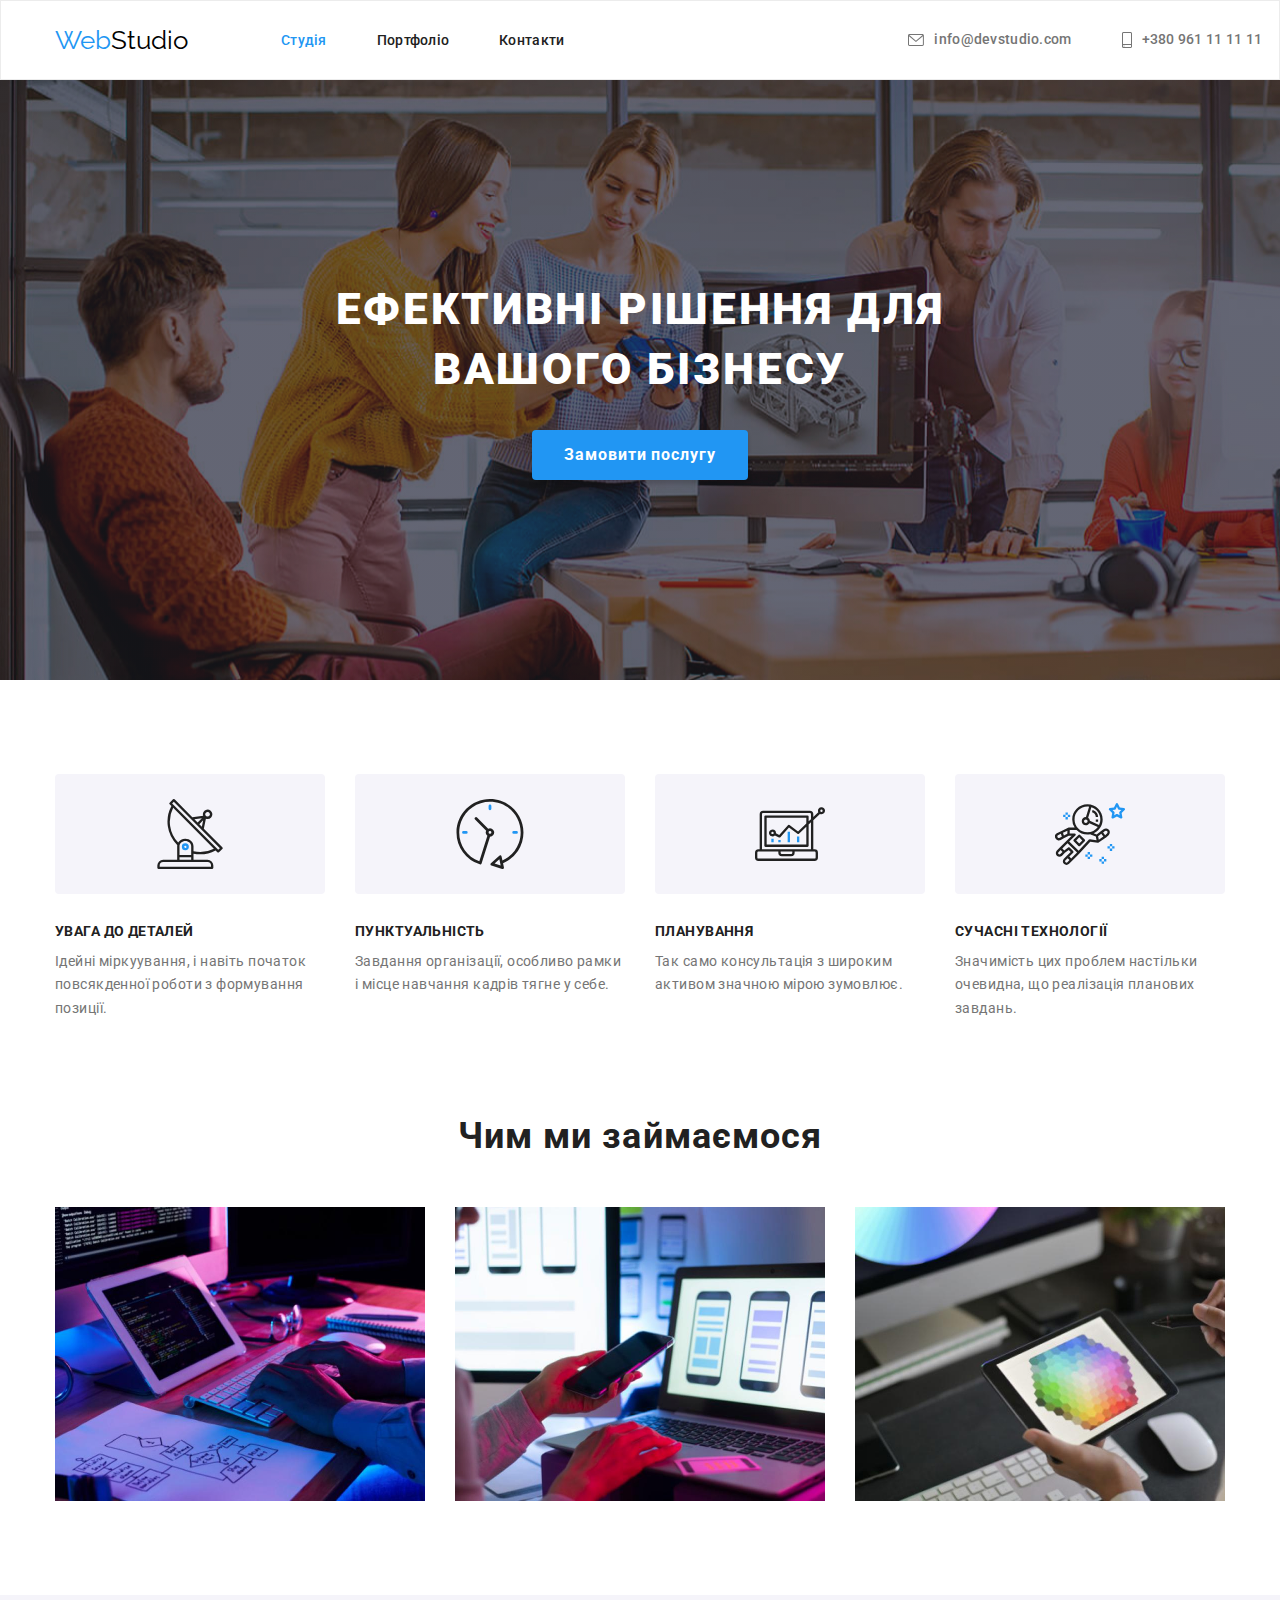
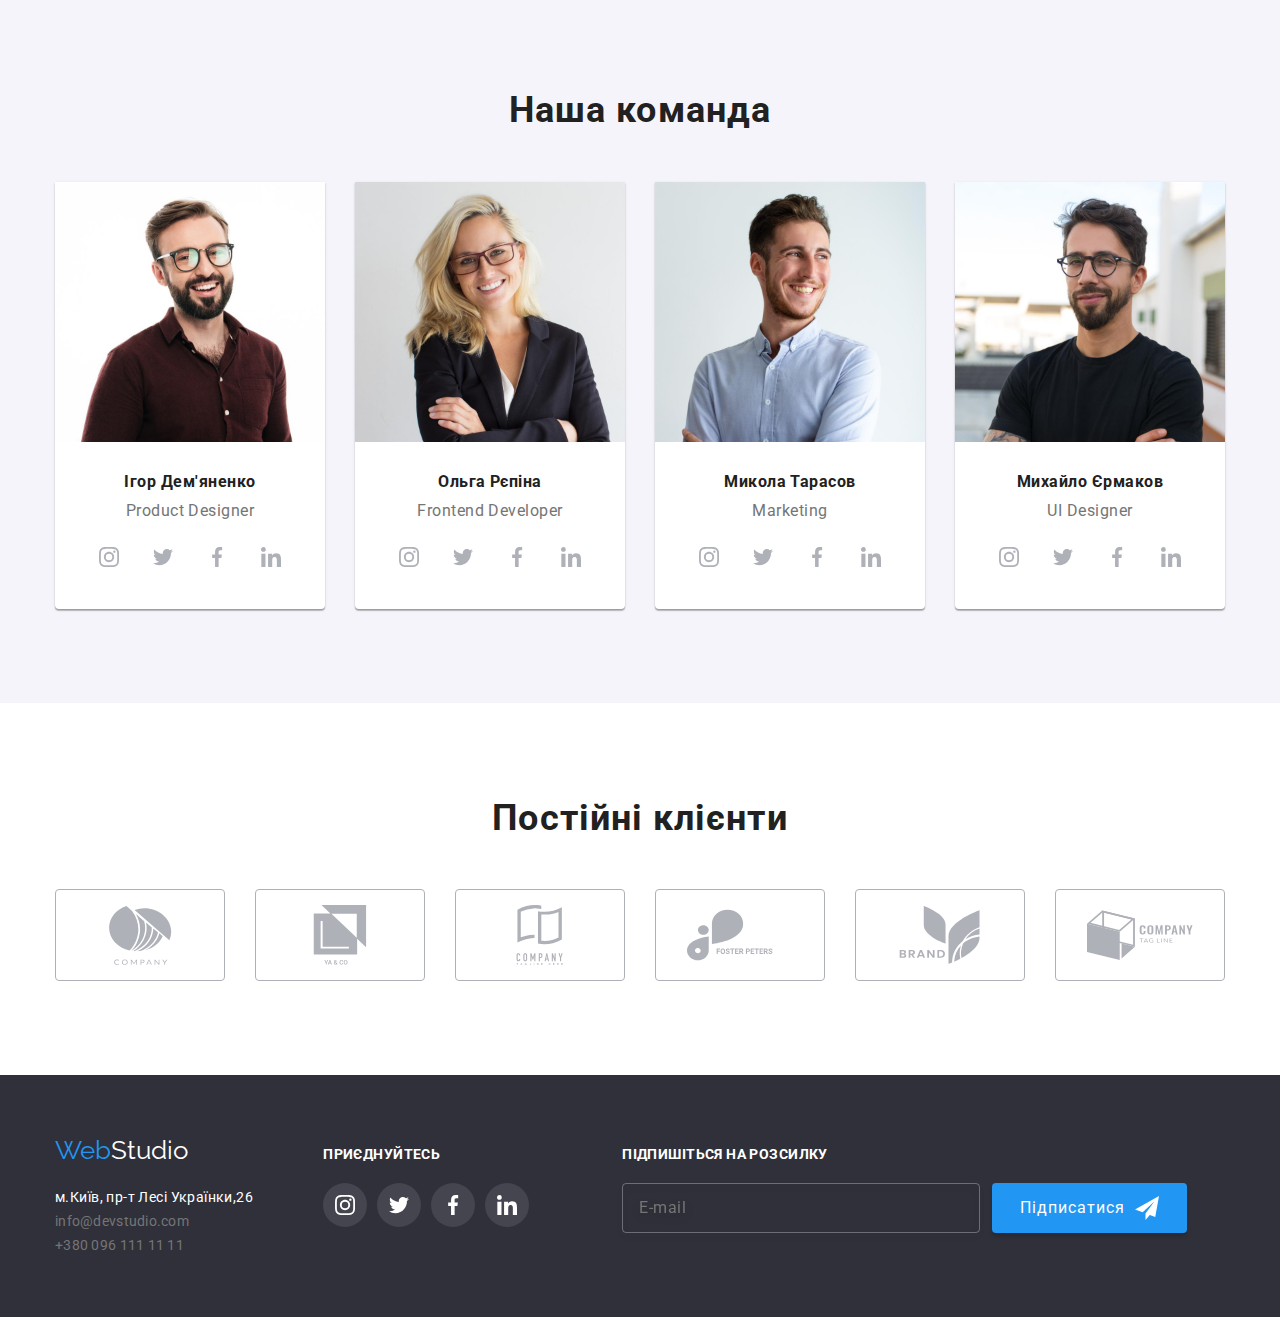
==== index.html @ b1b39bc3 "goit-markup-hw-06" ====
<!DOCTYPE html>
<html lang="uk">
<head>
    <meta charset="UTF-8">
    <meta http-equiv="X-UA-Compatible" content="IE=edge">
    <meta name="viewport" content="width=device-width, initial-scale=1.0">
    <title>Document</title>
    <link rel="preconnect" href="https://fonts.googleapis.com">
    <link rel="preconnect" href="https://fonts.gstatic.com" crossorigin>
    <link href="https://fonts.googleapis.com/css2?family=Raleway:wght@700&family=Roboto:wght@400;500;700;900&display=swap" rel="stylesheet">
    <link rel="stylesheet" href="https://cdnjs.cloudflare.com/ajax/libs/modern-normalize/1.1.0/modern-normalize.min.css">
    <link rel="stylesheet" href="css/styles.css">
</head>
<body>

    <header class="header">
        <div class="container container-header">
            <a class="webstudioheader" href=""><span class="span-web"> Web</span>Studio</a>
            <nav class="navigation">
                <ul class="studio-list">
                    <li>
                        <a class="header-transition current" href=""> Студія</a>
                    </li>
                    <li>
                        <a class="header-transition" href="portfolio.html"> Портфоліо</a>
                    </li>
                    <li>
                        <a class="header-transition" href=""> Контакти</a>
                    </li>
                </ul>
            </nav>
            <ul class="mail-list">
                <li>
                    <a class="mailtel list-icon-hover" href="mailto:info@devstudio.com">
                        <svg class="folder">
                            <use href="./images/icons.svg#icon-envelope-hover"></use>
                        </svg>
                        info@devstudio.com</a>
                    
                </li>
                <li>
                    <a class="mailtel list-icon-hover" href="tel:+380961111111">
                        <svg class="phone">
                            <use href="./images/icons.svg#icon-smartphone"></use>
                        </svg>
                        +380&nbsp;961&nbsp;11&nbsp;11&nbsp;11
                    </a>
                </li>
            </ul>
        </div>
    </header>
    <main class="main">
        <section class="conteiner-general section">
            <div class="container">
                <h1 class="main-title">Ефективні рішення для вашого бізнесу</h1>
                <button class="button-index" type="button" data-modal-open>Замовити послугу</button>
            </div>
        </section>
            <section class="conteiner-goals section">
                <div class="container">
                    <!-- <h2>Ціль компанії</h2> -->
                    <ul class="goals-flex">
                        <li class="lists lists-goals">
                            <div class="container-icon-goals">
                                <svg class="icon-goals">
                                    <use href="./images/icons.svg#icon-antenna-1"></use>
                                </svg>
                            </div>
                            <h3 class="goals-description">УВАГА ДО ДЕТАЛЕЙ</h3>
                            <p class="goals-text">Ідейні міркуування, і навіть початок повсякденної роботи з формування позиції.</p>
                        </li>
                        <li class="lists lists-goals">
                            <div class="container-icon-goals">
                                <svg class="icon-goals">
                                    <use href="./images/icons.svg#icon-clock-1"></use>
                                </svg>
                            </div>
                            <h3 class="goals-description">ПУНКТУАЛЬНІСТЬ</h3>
                            <p class="goals-text">Завдання організації, особливо рамки і місце навчання кадрів тягне у себе.</p>
                        </li>
                        <li class="lists lists-goals">
                            <div class="container-icon-goals">
                                <svg class="icon-goals">
                                    <use href="./images/icons.svg#icon-diagram-1"></use>
                                </svg>
                            </div>
                            <h3 class="goals-description">ПЛАНУВАННЯ</h3>
                            <p class="goals-text">Так само консультація з широким активом значною мірою зумовлює.</p>
                        </li>
                        <li class="lists lists-goals">
                            <div class="container-icon-goals">
                                <svg class="icon-goals">
                                    <use href="./images/icons.svg#icon-astronaut-1"></use>
                                </svg>
                            </div>
                            <h3 class="goals-description">СУЧАСНІ ТЕХНОЛОГІЇ</h3>
                            <p class="goals-text">Значимість цих проблем настільки очевидна, що реалізація планових завдань.</p>
                        </li>
                    </ul>
                </div>
            </section>
            <section class="conteiner-page section">
                <div class="container">
                    <h2 class="pageteams">Чим ми займаємося</h2>
                        <ul class="page-flex">
                            <li class="bottom-background-image">
                                    <img src="./images/Page1.jpg" alt="Зображення WebStudio" height="294" width="370">
                                    <h2 class="text-page-studio">ДЕСКТОПНІ ДОДАТКИ</h2>
                            </li>
                            <li class="bottom-background-image">
                                    <img src="./images/Page2.jpg" alt="Зображення WebStudio" height="294" width="370">
                                    <h2 class="text-page-studio">МОБІЛЬНІ ДОДАТКИ</h2>
                            </li>
                            <li class="bottom-background-image">
                                    <img src="./images/Page3.jpg" alt="Зображення WebStudio" height="294" width="370">
                                    <h2 class="text-page-studio">ДИЗАЙНЕРСЬКІ РІШЕННЯ</h2>
                            </li>
                        </ul>
                </div>                    
            </section>
            <section class="conteiner-team section">
                <div class="container">
                    <h2 class="pageteams">Наша команда</h2>
                    <ul class="team-flex">
                        <li class="lists lists-people">
                            <img src="images/People1.jpg" alt="Men in a company WebStudio"  width="270" height="260">
                            <div class="name-profession">
                                <h3 class="team-name">Ігор Дем'яненко</h3>
                                <p class="team-profession">Product Designer</p>
                                <div class="container-social-network">
                                    <a class="circle" href="">
                                        <svg class="social-network">
                                            <use href="./images/icons.svg#icon-instagram-2"></use>
                                        </svg>
                                    </a>
                                    <a class="circle" href="">
                                        <svg class="social-network">
                                            <use href="./images/icons.svg#icon-twitter-1"></use>
                                        </svg>
                                    </a>
                                    <a class="circle" href="">
                                        <svg class="social-network">
                                            <use href="./images/icons.svg#icon-facebook-1"></use>
                                        </svg>
                                    </a>
                                    <a class="circle" href="">
                                        <svg class="social-network">
                                            <use href="./images/icons.svg#icon-linkedin-1"></use>
                                        </svg>
                                    </a>
                                </div>
                            </div>
                        </li>
                        <li class="lists lists-people">
                            <img src="images/People2.jpg" alt="Women in a company WebStudio" width="270" height="260">
                            <div class="name-profession">
                                <h3 class="team-name">Ольга Рєпіна</h3>
                                <p class="team-profession">Frontend Developer</p>
                                <div class="container-social-network">
                                    <a class="circle" href="">
                                        <svg class="social-network">
                                            <use href="./images/icons.svg#icon-instagram-2"></use>
                                        </svg>
                                    </a>
                                    <a class="circle" href="">
                                        <svg class="social-network">
                                            <use href="./images/icons.svg#icon-twitter-1"></use>
                                        </svg>
                                    </a>
                                    <a class="circle" href="">
                                        <svg class="social-network">
                                            <use href="./images/icons.svg#icon-facebook-1"></use>
                                        </svg>
                                    </a>
                                    <a class="circle" href="">
                                        <svg class="social-network">
                                            <use href="./images/icons.svg#icon-linkedin-1"></use>
                                        </svg>
                                    </a>
                                </div>
                            </div> 
                        </li>
                        <li class="lists lists-people">
                            <img src="images/People3.jpg" alt="Men in a company WebStudio" width="270" height="260">
                            <div class="name-profession">
                                <h3 class="team-name">Микола Тарасов</h3>
                                <p class="team-profession">Marketing</p>
                                <div class="container-social-network">
                                    <a class="circle" href="">
                                        <svg class="social-network">
                                            <use href="./images/icons.svg#icon-instagram-2"></use>
                                        </svg>
                                    </a>
                                    <a class="circle" href="">
                                        <svg class="social-network">
                                            <use href="./images/icons.svg#icon-twitter-1"></use>
                                        </svg>
                                    </a>
                                    <a class="circle" href="">
                                        <svg class="social-network">
                                            <use href="./images/icons.svg#icon-facebook-1"></use>
                                        </svg>
                                    </a>
                                    <a class="circle" href="">
                                        <svg class="social-network">
                                            <use href="./images/icons.svg#icon-linkedin-1"></use>
                                        </svg>
                                    </a>
                                </div>
                            </div>
                        </li>
                        <li class="lists lists-people">
                            <img src="images/People4.jpg" alt="Men in a company WebStudio" width="270" height="260">
                            <div class="name-profession">
                                <h3 class="team-name">Михайло Єрмаков</h3>
                                <p class="team-profession">UI Designer</p>
                                <div class="container-social-network">
                                    <a class="circle" href="">
                                        <svg class="social-network">
                                            <use href="./images/icons.svg#icon-instagram-2"></use>
                                        </svg>
                                    </a>
                                    <a class="circle" href="">
                                        <svg class="social-network">
                                            <use href="./images/icons.svg#icon-twitter-1"></use>
                                        </svg>
                                    </a>
                                    <a class="circle" href="">
                                        <svg class="social-network">
                                            <use href="./images/icons.svg#icon-facebook-1"></use>
                                        </svg>
                                    </a>
                                    <a class="circle" href="">
                                        <svg class="social-network">
                                            <use href="./images/icons.svg#icon-linkedin-1"></use>
                                        </svg>
                                    </a>
                                </div>
                            </div>
                        </li>
                    </ul>
                </div>
            </section>
            <section class="section">
                <div class="container">
                    <h2 class="client">Постійні клієнти</h2>
                    <ul class="container-client">
                        <li>
                            <a class="color-company" href="">
                                <svg class="company-client">
                                    <use href="./images/icons.svg#icon-group"></use>
                                </svg>
                            </a>
                        </li>
                        <li>
                            <a class="color-company" href="">
                                <svg class="company-client">
                                    <use href="./images/icons.svg#icon-group-1"></use>
                                </svg>
                            </a>
                        </li>
                        <li>
                            <a class="color-company" href="">
                                <svg class="company-client">
                                    <use href="./images/icons.svg#icon-group-2"></use>
                                </svg>
                            </a>
                        </li>
                        <li>
                            <a class="color-company" href="">
                                <svg class="company-client">
                                    <use href="./images/icons.svg#icon-group-3"></use>
                                </svg>
                            </a>
                        </li>
                        <li>
                            <a class="color-company" href="">
                                <svg class="company-client">
                                    <use href="./images/icons.svg#icon-group-4"></use>
                                </svg>
                            </a>
                        </li>
                        <li>
                            <a class="color-company" href="">
                                <svg class="company-client">
                                    <use href="./images/icons.svg#icon-group-5"></use>
                                </svg>
                            </a>
                        </li>
                    </ul>
                </div>
            </section>
    </main>
    <footer class="footer">
            <div class="container">
                <div class="footer-centre-text">
                    <div>
                    <a class="webstudiofooter" href=""><span class="span-web"> Web</span>Studio</a>
                <address class="footer-address">
                    <ul>
                        <li>
                        <a class="adress" href="https://www.google.com/maps/place/%D0%B1%D1%83%D0%BB%D1%8C%D0%B2%D0%B0%D1%80+%D0%9B%D0%B5%D1%81%D1%96+%D0%A3%D0%BA%D1%80%D0%B0%D1%97%D0%BD%D0%BA%D0%B8,+26,+%D0%9A%D0%B8%D1%97%D0%B2,+02000/@50.4265807,30.5361971,17z/data=!3m1!4b1!4m5!3m4!1s0x40d4cf0e033ecbe9:0x57a4dffefec77da0!8m2!3d50.4265807!4d30.5383858" target="_blank" rel="noopener noreferrer">
                                м.Київ, пр-т Лесі Українки,26
                            </a>   
                        </li>
                        <li>
                            <a class="mailtel mailtel-footer" href="mailto:info@devstudio.com">
                                info@devstudio.com
                            </a>
                        </li>
                        <li>
                            <a class="mailtel mailtel-footer" href="tel:+3800961111111">
                                +380 096 111 11 11
                            </a>
                        </li>
                    </ul>
                </address>
            </div>
            <div class="second-footer-container">
                <h2 class="text-footer">ПРИЄДНУЙТЕСЬ</h2>
                <ul class="footer-social-network">
                    <li>
                        <a class="circle circle-footer" href="">
                            <svg class="social-network social-network-footer">
                                <use href="./images/icons.svg#icon-instagram-2"></use>
                            </svg>
                        </a>
                    </li>
                    <li>
                        <a class="circle circle-footer" href="">
                            <svg class="social-network social-network-footer">
                                <use href="./images/icons.svg#icon-twitter-1"></use>
                            </svg>
                        </a>
                    </li>
                    <li>
                        <a class="circle circle-footer" href="">
                            <svg class="social-network social-network-footer">
                                <use href="./images/icons.svg#icon-facebook-1"></use>
                            </svg>
                        </a>
                    </li>
                    <li>
                        <a class="circle circle-footer" href="">
                            <svg class="social-network social-network-footer">
                                <use href="./images/icons.svg#icon-linkedin-1"></use>
                            </svg>
                        </a>
                    </li>
                </ul>
            </div> 
            <div class="third-footer-container">
                <h2 class="text-footer">Підпишіться на розсилку</h2>
                <form class="form-footer">
                    <label class="">
                        <input class="footer-input" type="email" placeholder="E-mail" name="E-mail">
                        <button class="subscribe" type="submit"> 
                            <span>Підписатися </span>
                            <svg class="icon-icon-send" width="24" height="24">
                                <use href="./images/icons.svg#icon-icon-send"></use>
                            </svg>
                        </button>
                    </label>
                </form>
            </div>
        </div>
    </div>    
    </footer>
    <div class="backdrop is-hidden" data-modal>
        <div class="modal">
            <button class="modal-button" type="button" data-modal-close>
                <svg class="icon-close">
                    <use href="./images/icons.svg#icon-close"></use>
                </svg>
            </button>
            <form class="registration-form" name="registration-form">
                <strong class="caption-modal">Залиште свої дані, ми вам передзвонимо</strong>
                <label class="form-field">
                    <p class="form-label">Ім'я</p>
                    <div class="container-form-icon">
                        <input class="name-mail-tel-coment-modal" type="text" name="name">
                        <svg class="form-icon" width="12" height="12" >
                            <use href="./images/icons.svg#icon-name"></use>
                        </svg>
                    </div>
                </label>
                <label class="form-field">
                    <p class="form-label">Телефон</p>
                    <div class="container-form-icon">
                        <input class="name-mail-tel-coment-modal" type="text" name="telephone">
                        <svg class="form-icon" width="13" height="13" >
                            <use href="./images/icons.svg#icon-tel"></use>
                        </svg>
                    </div>
                </label>
                <label class="form-field">
                    <p class="form-label">Пошта</p>
                    <div class="container-form-icon">
                        <input class="name-mail-tel-coment-modal" type="email" name="E-mail">
                        <svg class="form-icon" width="15" height="12" >
                            <use href="./images/icons.svg#icon-mail"></use>
                        </svg>
                    </div>
                </label>
            </form>
        </div>
    </div>
    <script src="./js/modal.js">

    </script>
</body>
</html>
---- css/styles.css ----
:root{
    --col:#212121;
    --white:#FFFFFF;
    --blue:#188CE8;
    --dlue-active:#15568b;
    --grey:#757575;
    --header-ul:#2196F3;
    --anim: 250ms cubic-bezier(0.4, 0, 0.2, 1);
}
body{
    font-family: 'Roboto', sans-serif;
    color: var(--col);
    font-size: 14px;
}
h1,
h2,
h3,
h4,
h5,
h6,
p{
    margin: 0;
}
ul,ol{
    margin: 0;
    padding: 0;
    list-style: none;
}
img{
    display: block;
}
.span-web{
    color: #2196F3;
}
.section{
    padding-top: 94px;
    padding-bottom: 94px;
}
/* Header */
.header{
    height: 80px;
    border: 1px solid #ECECEC;
}
.webstudioheader{
    font-family: 'Raleway', sans-serif;
    font-size: 26px;
    line-height: 1.19;
    color: black;
    text-decoration: none;
}
.header-transition{
    position: relative;
    text-decoration: none;
    letter-spacing: 0.02em;
    font-weight: 500;
    line-height: 1.14;
    color: var(--col);
    transition: color var(--anim);
}
.header-transition::after{
    content: "";
    position: absolute;
    bottom: 0;
    left: 0;
    display: block;
    top: 45px;
    width: 100%;
    height: 4px;
    background-color: #2196F3;
    border-radius: 2px;
    opacity: 0;
    transition: opacity var(--anim);
}
.header-transition:hover::after,
.header-transition:focus::after{
    opacity: 1;
}
.current{
    color: var(--header-ul);
}
.header-transition:hover,
.header-transition:focus{
    color: var(--header-ul);
}
.mailtel{
    display: flex;
    gap: 10px;
    align-items: center;
    text-decoration: none;
    font-weight: 500;
    letter-spacing: 0.02em;
    line-height: 1.14;
    color: currentColor;
    transition: color var(--anim);
}
.mailtel:hover,
.mailtel:focus{
    color: var(--blue);
}
.list-icon-hover{
    display: flex;
    gap: 10px;
    align-items: center;
    color: var(--grey);
}

.mail-list{
    display: flex;
    gap: 50px;
    margin-left: 344px;
}
.container{
    width: 1200px;
    margin: 0 auto;
    padding-left: 15px;
    padding-right: 15px;
}
.container-header{
    height: 100%;
    display: flex;
    justify-content: space-between;
    align-items: center;
}
.studio-list{
    display: flex;
    gap: 50px;
}
.navigation{
    flex: 1;
    margin-left: 93px;
}
/* SVG */
.phone{
    width: 10px;
    height: 16px;
    fill: currentColor;
}
.folder{
    width: 16px;
    height: 12px;
    fill: currentColor;
    
}
.container-icon-goals{
    display: flex;
    justify-content: center;
    align-items: center;
    width: 270px;
    height: 120px;
    background-color: #F5F4FA;
    border-radius: 4px;
    margin-bottom: 30px;
    
}
.icon-goals{
    width: 70px;
    height: 70px;
}
.social-network{
    width: 20px;
    height: 20px;
    fill: currentColor;
}
.circle{
    display: flex;
    color: #AFB1B8;
    justify-content: center;
    align-items: center;
    width: 44px;
    height: 44px;
    border-radius: 50%;
    transition: background-color var(--anim), color var(--anim);

}
.circle:hover,
.circle:focus{
    background-color: #2196F3;
    color: #FFFFFF;
}
.container-social-network{
    display: flex;
    justify-content: center;
    margin-top: 15px;
    gap: 10px;
}
.circle-footer{
    background-color: rgba(255, 255, 255, 0.1);
}
.social-network-footer{
    fill: #FFFFFF;
}
.footer-social-network{
    margin-top: 20px;
    display: flex;
    gap: 10px;
}
/* BUTTON */

/* Main */
.main-title{
    width: 696px;
    margin: 0 auto;
    font-size: 44px;
    font-weight: 900;
    text-align: center;
    letter-spacing: 0.06em;
    text-transform: uppercase;
    line-height: 1.36;
    color: var(--white);
}
.conteiner-general{
    margin: 0 auto;
    max-width: 1600px;
    padding: 200px 0;
    background-image: linear-gradient(rgba(47, 48, 58, 0.4),rgba(47, 48, 58, 0.4)), url("../images/background.jpg");
    background-size: cover;
    background-repeat: no-repeat;
}
.button-index{
    display: block;
    margin: 0 auto;
    margin-top: 30px;
    padding: 10px 32px;
    font-size: 16px;
    font-weight: 700;
    line-height: 1.87;
    font-family: inherit;
    background-color: #2196F3;
    color: var(--white);
    letter-spacing: 0.06em;
    box-shadow: 0px 4px 4px rgba(0, 0, 0, 0.15);
    border-radius: 4px;
    border: none;
    cursor: pointer;
    transition: background-color var(--anim);
}
.button-index:hover,
.button-index:focus{
    background-color: #188CE8;
}
.goals-flex{
    display: flex;
    justify-content: space-between;

}
.lists-goals{
    max-width: 270px;
}
.goals-description{
    letter-spacing: 0.03em;
    text-transform: uppercase;
    line-height: 1.14;
    font-size: 14px;
}
.goals-text{
    margin-top: 10px;
    line-height: 1.71;
    letter-spacing: 0.03em;
    color: var(--grey);
}
.conteiner-goals{
padding-bottom: 0;
}
/* Container-page */
.conteiner-page{
    font-size: 36px;
    line-height: 1.17;  
}
.pageteams {
    font-size: 36px;
    text-align: center;
    letter-spacing: 0.03em;
    line-height: 1.17;
}
.page-flex{
    display: flex;
    justify-content: space-between;
    margin-top: 50px;
}

.bottom-background-image{
    position: relative;
    color: #ffffff00;
    transition: color var(--anim);
}
.bottom-background-image::after{
        content:"";
        background-color: rgba(47, 48, 58, 0.8);
        width: 100%;
        height: 70px;
        position: absolute;
        display: block;
        bottom:0;
        opacity: 0;
        transition: opacity var(--anim);
}
.bottom-background-image:hover::after, .bottom-background-image:hover{
    opacity: 1;
    color: #FFFFFF;
}
.text-page-studio{
    width: 100%;
    height: 70px;
    position: absolute;
    font-size: 14px;
    line-height: 1.14;
    letter-spacing: 0.03em;
    text-transform: uppercase;
    display: flex;
    justify-content: center;
    align-items: center;
    bottom: 0;
    z-index: 1;
}
/* Conteiner-team */
.conteiner-team{
    background-color: #F5F4FA;
}
.team-name{
    font-size: 16px;
    text-align: center;
    letter-spacing: 0.03em;
    line-height: 1.19;
}
.team-profession{
    margin-top: 10px;
    font-size: 16px;
    text-align: center;
    letter-spacing: 0.03em;
    line-height: 1.19;
    color: var(--grey);      
}
.lists-people{
    max-width: 270px;
    background-color: #FFFFFF;
    box-shadow: 0px 1px 3px rgba(0, 0, 0, 0.12), 0px 1px 1px rgba(0, 0, 0, 0.14), 0px 2px 1px rgba(0, 0, 0, 0.2);
    border-radius: 0px 0px 4px 4px;
}
.team-flex{
    margin-top: 50px;
    display: flex;
    justify-content: space-between;
}
.name-profession{
    padding-top: 30px;
    padding-bottom: 30px;
}
/* Container-client */
.client{
    font-size: 36px;
    line-height: 1.17;
    text-align: center;
    letter-spacing: 0.03em;
    color: var(--col);
}
.container-client{
    display: flex;
    justify-content: space-between;
    margin-top: 50px;
}
.company-client{
    width: 106px;
    height: 60px;
    fill: currentColor;
}
.color-company{
    display: flex;
    justify-content: center;
    align-items: center;
    width: 170px;
    height: 92px;
    color: #AFB1B8;
    border: 1px solid #AFB1B8;
    border-radius: 4px;
    transition: color var(--anim), border-color var(--anim);
}
.color-company:hover,
.color-company:focus{
    color: var(--header-ul);
    border-color: var(--header-ul);
}

/* Footer */
.footer{ 
    padding: 60px 0;
    background-color: #2F303A;
}
.webstudiofooter{
    font-family: 'Raleway', sans-serif;
    font-size: 26px;
    line-height: 1.19;
    color: var(--white);
    text-decoration: none;
}
.footer-address{
    margin-top: 20px;
    font-style: normal;
}

.mailtel-footer{
    font-weight: 400;
    color: var(--grey);
}
.adress{
    text-decoration: none;
    letter-spacing: 0.03em;
    line-height: 1.71;
    color: var(--white);
    transition: color var(--anim);
}
.footer-address .lists:not(:last-child){
    margin-bottom: 9px;
}

.adress:hover,
.adress:focus
{
    color:var(--blue);
}
.footer .mailtel{
    font-size: 14px;
    line-height: 1.71;
}
.text-footer{
    font-weight: 700;
    font-size: 14px;
    line-height: 1.14;
    letter-spacing: 0.03em;
    text-transform: uppercase;
    color: var(--white);
    }
.footer-centre-text{
    display: flex;
    align-items: baseline;
}
.second-footer-container{
    margin-left: 70px;
}
.third-footer-container{
    margin-left: 93px;
}
/* Footer form */
.subscribe{
    display: flex;
    align-items: center;
    gap: 10px;
    float: right;
    padding: 10px 28px;
    border: none;
    background-color: #2196F3;
    box-shadow: 0px 4px 4px rgba(0, 0, 0, 0.15);
    border-radius: 4px;
    font-size: 16px;
    line-height: 1.87;
    letter-spacing: 0.06em;
    color: var(--white);
}
.footer-input{
    width: 358px;
    height: 50px;   
    border: 1px solid rgba(255, 255, 255, 0.3);
    filter: drop-shadow(0px 4px 4px rgba(0, 0, 0, 0.15));
    border-radius: 4px;
    padding: 0px 16px;
    background: none;
    letter-spacing: 0.03em;
    font-weight: 400;
    font-size: 16px;
    line-height: 1.25;  
    color: rgba(255, 255, 255, 0.6);
    margin-right: 12px;
}
.form-footer{
    margin-top: 20px;
}
/* Portfolio */
.button-portfolio{
    cursor: pointer;
    font-weight: 500;
    font-family: inherit;
    padding: 6px 22px 6px 22px;
    background-color: #F5F4FA;
    border: none;
    font-size: 16px;
    line-height: 1.62;
    letter-spacing: 0.03em;
    border-radius: 4px;
    transition: color var(--anim), background-color var(--anim), box-shadow var(--anim);
}
.button-portfolio:hover,
.button-portfolio:focus{
    color: #FFFFFF;
    background-color: #2196F3;
    box-shadow: 0px 3px 1px rgba(0, 0, 0, 0.1), 0px 1px 2px rgba(0, 0, 0, 0.08), 0px 2px 2px rgba(0, 0, 0, 0.12);
}
.portfolio-description{
    font-size: 18px;
    letter-spacing: 0.06em;
    line-height: 2;
}
.portfolio-text{
    font-size: 16px;
    letter-spacing: 0.03em;
    line-height: 1.87;
    color: var(--grey);
}
.page{
    display: flex;
    justify-content: center;
    gap: 8px;
}
.different-page{
    margin-top: 50px;
    display: flex;
    justify-content: space-between;
    flex-wrap: wrap;
}
.lists-different-page{
    max-width: 370px;
    margin-bottom: 30px;
    transition: box-shadow var(--anim);
}
.lists-different-page:nth-last-child(-n + 3){
margin-bottom: 0;
}
.lists-different-page:hover,
.lists-different-page:focus{
    box-shadow: 0px 1px 1px rgba(0, 0, 0, 0.12), 0px 4px 4px rgba(0, 0, 0, 0.06), 1px 4px 6px rgba(0, 0, 0, 0.16);
}

.container-text-portfolio{
    max-width: 322px;
    margin: auto;
    margin-bottom: 20px;
    display: flex;
    flex-direction: column;
}
.border-text{
    padding-top: 20px;
    border: 1px solid #EEEEEE;
    border-top: none;
}
.pop-up-window{
    position: relative;
    max-height: 294px;
    max-width: 100%;
}
.text-pop-up-window{
    position: absolute;
    display: flex;
    align-items: center;
    bottom: 0;
    height: 0;
    font-weight: 400;
    overflow: hidden;
    font-size: 18px;
    line-height: 1.55;
    letter-spacing: 0.03em;
    color: var(--white);
    background-color: rgba(33, 150, 243, 0.9);
    transition: height var(--anim);
}
.pop-up-window:hover .text-pop-up-window{
    height: 100%;
}
/* Modal */
.backdrop{
    position: fixed;
    top: 0;
    left: 0;
    width: 100%;
    height: 100%;
    background-color: rgba(0, 0, 0, 0.2);
    opacity: 1;
    pointer-events: initial;
    visibility: visible;
    transition: opacity var(--anim), visibility var(--anim);
}
.icon-close{
    width: 11px;
    height: 11px;
    fill:  #000000;
}
.modal-button{
    display: flex;
    justify-content: center;
    align-items: center;
    position: absolute;
    top: 8px;
    right: 8px;
    width: 30px;
    height: 30px;
    background: #FFFFFF;
    border: 1px solid rgba(0, 0, 0, 0.1);
    border-radius: 50%;
    cursor: pointer;
}
.modal{
    position: absolute;
    top: 50%;
    left: 50%;
    transform: translate( -50%, -50%);
    width: 528px;
    height: 581px;
    background: #FFFFFF;
    box-shadow: 0px 1px 3px rgba(0, 0, 0, 0.12), 0px 1px 1px rgba(0, 0, 0, 0.14), 0px 2px 1px rgba(0, 0, 0, 0.2);
    border-radius: 4px;
}
.backdrop.is-hidden{
    opacity: 0;
    pointer-events: none;
    visibility: initial;
}
.registration-form{
    width: 500px;
    height: 528px;
    margin: 0 auto;
    padding-top: 40px;
}
.caption-modal{
    font-weight: 700;
    font-size: 20px;
    line-height: 1.15;
    text-align: center;
    display: block;
    letter-spacing: 0.03em;
    color: var(--col);
}
.name-mail-tel-coment-modal{
    position: relative;
    display: block;
    background: none;
    width: 100%;
    height: 40px;
    border: 1px solid rgba(33, 33, 33, 0.2);
    padding-left: 42px;
    border-radius: 4px;
}
.form-label{
margin-top: 10px;
margin-bottom: 4px;
font-weight: 400;
font-size: 12px;
line-height: 1.17;
letter-spacing: 0.01em;
color: var(--grey);
}
.form-field{
    margin-top: 10px;
}
.form-field:first-child{
    margin-top: 12px;
}
.form-icon{
    position: absolute;
    margin-left: 15px;
}
.container-form-icon{
display: flex;
align-items: center;
}
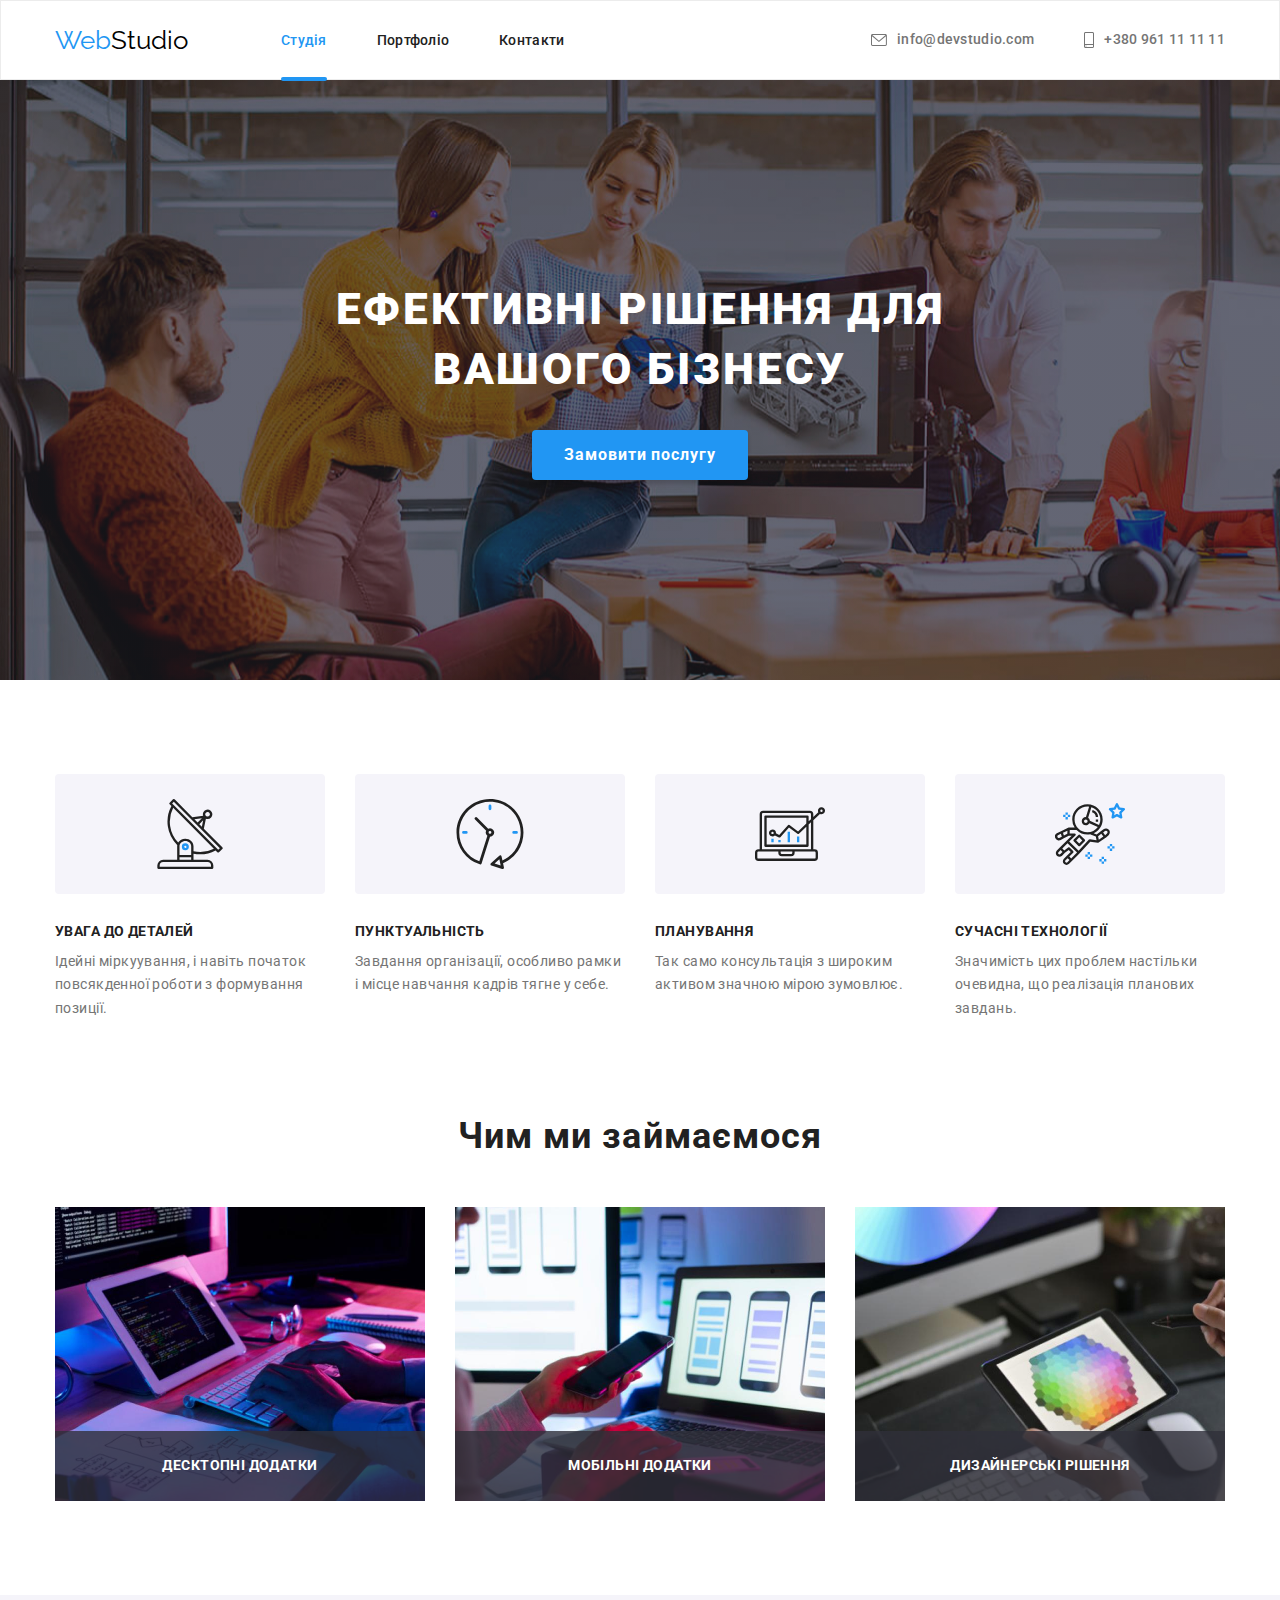
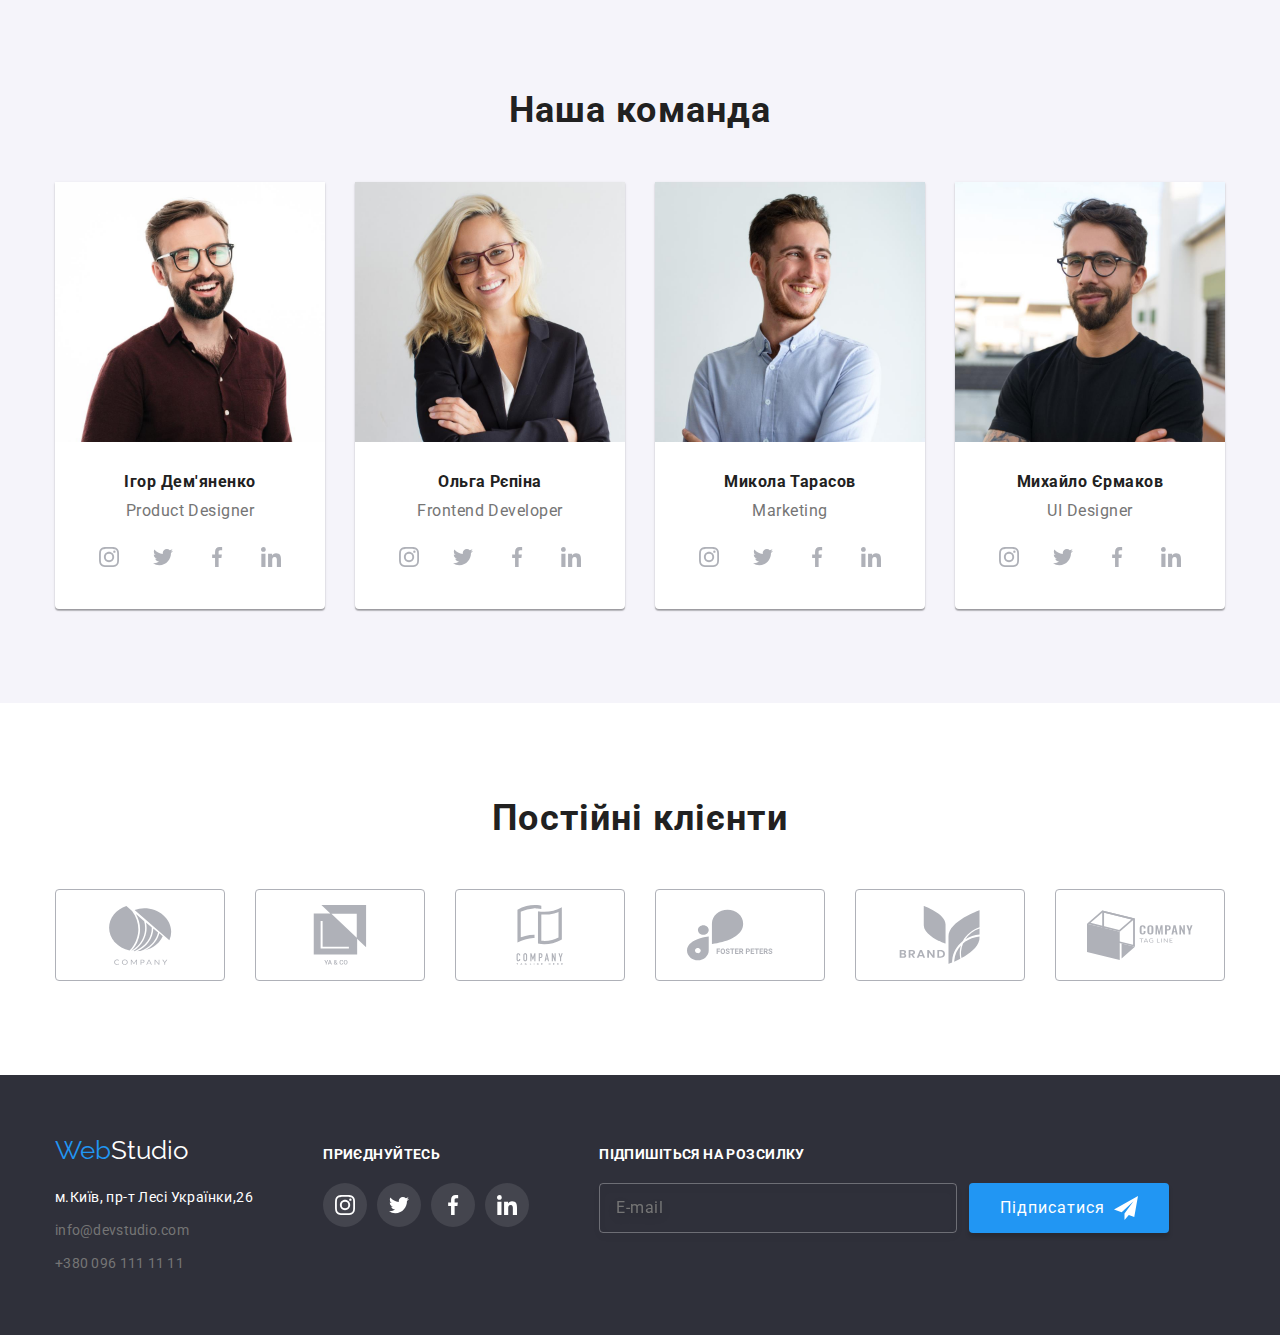
==== commit ae62ed9c: "goit-markup-hw-06" ====
--- a/index.html
+++ b/index.html
@@ -105,15 +105,21 @@
                         <ul class="page-flex">
                             <li class="bottom-background-image">
                                     <img src="./images/Page1.jpg" alt="Зображення WebStudio" height="294" width="370">
-                                    <h2 class="text-page-studio">ДЕСКТОПНІ ДОДАТКИ</h2>
+                                    <div class="wrapper">
+                                        <p class="text-page-studio">ДЕСКТОПНІ ДОДАТКИ</p>
+                                    </div>
                             </li>
                             <li class="bottom-background-image">
                                     <img src="./images/Page2.jpg" alt="Зображення WebStudio" height="294" width="370">
-                                    <h2 class="text-page-studio">МОБІЛЬНІ ДОДАТКИ</h2>
+                                    <div class="wrapper">
+                                        <p class="text-page-studio">МОБІЛЬНІ ДОДАТКИ</p>
+                                    </div>
                             </li>
                             <li class="bottom-background-image">
                                     <img src="./images/Page3.jpg" alt="Зображення WebStudio" height="294" width="370">
-                                    <h2 class="text-page-studio">ДИЗАЙНЕРСЬКІ РІШЕННЯ</h2>
+                                    <div class="wrapper">
+                                        <p class="text-page-studio">ДИЗАЙНЕРСЬКІ РІШЕННЯ</p>
+                                    </div>
                             </li>
                         </ul>
                 </div>                    
@@ -298,17 +304,17 @@
                     <a class="webstudiofooter" href=""><span class="span-web"> Web</span>Studio</a>
                 <address class="footer-address">
                     <ul>
-                        <li>
+                        <li class="footer-adress__lists">
                         <a class="adress" href="https://www.google.com/maps/place/%D0%B1%D1%83%D0%BB%D1%8C%D0%B2%D0%B0%D1%80+%D0%9B%D0%B5%D1%81%D1%96+%D0%A3%D0%BA%D1%80%D0%B0%D1%97%D0%BD%D0%BA%D0%B8,+26,+%D0%9A%D0%B8%D1%97%D0%B2,+02000/@50.4265807,30.5361971,17z/data=!3m1!4b1!4m5!3m4!1s0x40d4cf0e033ecbe9:0x57a4dffefec77da0!8m2!3d50.4265807!4d30.5383858" target="_blank" rel="noopener noreferrer">
                                 м.Київ, пр-т Лесі Українки,26
                             </a>   
                         </li>
-                        <li>
+                        <li class="footer-adress__lists">
                             <a class="mailtel mailtel-footer" href="mailto:info@devstudio.com">
                                 info@devstudio.com
                             </a>
                         </li>
-                        <li>
+                        <li class="footer-adress__lists">
                             <a class="mailtel mailtel-footer" href="tel:+3800961111111">
                                 +380 096 111 11 11
                             </a>
@@ -316,44 +322,44 @@
                     </ul>
                 </address>
             </div>
-            <div class="second-footer-container">
-                <h2 class="text-footer">ПРИЄДНУЙТЕСЬ</h2>
-                <ul class="footer-social-network">
-                    <li>
-                        <a class="circle circle-footer" href="">
-                            <svg class="social-network social-network-footer">
-                                <use href="./images/icons.svg#icon-instagram-2"></use>
-                            </svg>
-                        </a>
-                    </li>
-                    <li>
-                        <a class="circle circle-footer" href="">
-                            <svg class="social-network social-network-footer">
-                                <use href="./images/icons.svg#icon-twitter-1"></use>
-                            </svg>
-                        </a>
-                    </li>
-                    <li>
-                        <a class="circle circle-footer" href="">
-                            <svg class="social-network social-network-footer">
-                                <use href="./images/icons.svg#icon-facebook-1"></use>
-                            </svg>
-                        </a>
-                    </li>
-                    <li>
-                        <a class="circle circle-footer" href="">
-                            <svg class="social-network social-network-footer">
-                                <use href="./images/icons.svg#icon-linkedin-1"></use>
-                            </svg>
-                        </a>
-                    </li>
-                </ul>
-            </div> 
+            <div>
+            <h2 class="text-footer">ПРИЄДНУЙТЕСЬ</h2>
+            <ul class="footer-social-network">
+                <li>
+                    <a class="circle circle-footer" href="">
+                        <svg class="social-network social-network-footer">
+                            <use href="./images/icons.svg#icon-instagram-2"></use>
+                        </svg>
+                    </a>
+                </li>
+                <li>
+                    <a class="circle circle-footer" href="">
+                        <svg class="social-network social-network-footer">
+                            <use href="./images/icons.svg#icon-twitter-1"></use>
+                        </svg>
+                    </a>
+                </li>
+                <li>
+                    <a class="circle circle-footer" href="">
+                        <svg class="social-network social-network-footer">
+                            <use href="./images/icons.svg#icon-facebook-1"></use>
+                        </svg>
+                    </a>
+                </li>
+                <li>
+                    <a class="circle circle-footer" href="">
+                        <svg class="social-network social-network-footer">
+                            <use href="./images/icons.svg#icon-linkedin-1"></use>
+                        </svg>
+                    </a>
+                </li>
+            </ul>
+            </div>
             <div class="third-footer-container">
                 <h2 class="text-footer">Підпишіться на розсилку</h2>
                 <form class="form-footer">
-                    <label class="">
-                        <input class="footer-input" type="email" placeholder="E-mail" name="E-mail">
+                    <label >
+                        <input class="footer-input" type="email" placeholder="E-mail" name="E-mail" required>
                         <button class="subscribe" type="submit"> 
                             <span>Підписатися </span>
                             <svg class="icon-icon-send" width="24" height="24">
@@ -362,14 +368,14 @@
                         </button>
                     </label>
                 </form>
-            </div>
+            </div> 
         </div>
     </div>    
     </footer>
     <div class="backdrop is-hidden" data-modal>
         <div class="modal">
-            <button class="modal-button" type="button" data-modal-close>
-                <svg class="icon-close">
+            <button class="modal-button" type="button" data-modal-close  >
+                <svg class="icon-close" width="11" height="11">
                     <use href="./images/icons.svg#icon-close"></use>
                 </svg>
             </button>
@@ -378,7 +384,7 @@
                 <label class="form-field">
                     <p class="form-label">Ім'я</p>
                     <div class="container-form-icon">
-                        <input class="name-mail-tel-coment-modal" type="text" name="name">
+                        <input class="form__input" type="text" name="name" required>
                         <svg class="form-icon" width="12" height="12" >
                             <use href="./images/icons.svg#icon-name"></use>
                         </svg>
@@ -387,7 +393,7 @@
                 <label class="form-field">
                     <p class="form-label">Телефон</p>
                     <div class="container-form-icon">
-                        <input class="name-mail-tel-coment-modal" type="text" name="telephone">
+                        <input class="form__input" type="text" name="telephone" required>
                         <svg class="form-icon" width="13" height="13" >
                             <use href="./images/icons.svg#icon-tel"></use>
                         </svg>
@@ -396,12 +402,30 @@
                 <label class="form-field">
                     <p class="form-label">Пошта</p>
                     <div class="container-form-icon">
-                        <input class="name-mail-tel-coment-modal" type="email" name="E-mail">
+                        <input class="form__input" type="email" name="E-mail" required>
                         <svg class="form-icon" width="15" height="12" >
                             <use href="./images/icons.svg#icon-mail"></use>
                         </svg>
                     </div>
                 </label>
+                <label for="">
+                <p class="form-label">Коментар</p>
+                <textarea class="form-message" name="message" placeholder="Введіть текст"></textarea>
+                </label>
+
+                <label class="container-form-checkbox" >
+                    <input class="form__checkbox" type="checkbox" required>
+                    <svg class="form-checkbox-icon"  width="16" height="15">
+                        <use class="unchecked__form-icon" href="./images/icons.svg#icon-uncheck"></use>
+                        <use class="checked__form-icon" href="./images/icons.svg#icon-check"></use>
+                    </svg>
+                    <span class="text-form__checkbox">Погоджуюся з розсилкою та приймаю  
+                        <a class="link-form__checkbox" href="">
+                            Умови договору
+                        </a>
+                    </span>
+                </label>
+                <button class="button__registration-form" type="submit">Відправити</button>
             </form>
         </div>
     </div>
--- a/css/styles.css
+++ b/css/styles.css
@@ -71,6 +71,9 @@
     opacity: 0;
     transition: opacity var(--anim);
 }
+.header-transition.current::after{
+    opacity: 1;
+}
 .header-transition:hover::after,
 .header-transition:focus::after{
     opacity: 1;
@@ -107,7 +110,7 @@
 .mail-list{
     display: flex;
     gap: 50px;
-    margin-left: 344px;
+    margin-left: auto;
 }
 .container{
     width: 1200px;
@@ -280,37 +283,25 @@
 
 .bottom-background-image{
     position: relative;
-    color: #ffffff00;
-    transition: color var(--anim);
-}
-.bottom-background-image::after{
-        content:"";
-        background-color: rgba(47, 48, 58, 0.8);
-        width: 100%;
-        height: 70px;
-        position: absolute;
-        display: block;
-        bottom:0;
-        opacity: 0;
-        transition: opacity var(--anim);
-}
-.bottom-background-image:hover::after, .bottom-background-image:hover{
-    opacity: 1;
-    color: #FFFFFF;
-}
-.text-page-studio{
+}
+.wrapper{
+    position: absolute;
     width: 100%;
     height: 70px;
-    position: absolute;
+    bottom: 0;
+    display: flex;
+    align-items: center;
+    justify-content: center;
+    background-color: rgba(47, 48, 58, 0.8);
+}
+.text-page-studio{
+    font-weight: 700;
+    color: var(--white);
     font-size: 14px;
     line-height: 1.14;
     letter-spacing: 0.03em;
     text-transform: uppercase;
-    display: flex;
-    justify-content: center;
-    align-items: center;
-    bottom: 0;
-    z-index: 1;
+    text-align: center;
 }
 /* Conteiner-team */
 .conteiner-team{
@@ -408,15 +399,15 @@
     color: var(--white);
     transition: color var(--anim);
 }
-.footer-address .lists:not(:last-child){
-    margin-bottom: 9px;
-}
 
 .adress:hover,
 .adress:focus
 {
     color:var(--blue);
 }
+.footer-adress__lists:not(:last-child){
+    margin-bottom: 9px;
+}
 .footer .mailtel{
     font-size: 14px;
     line-height: 1.71;
@@ -431,48 +422,13 @@
     }
 .footer-centre-text{
     display: flex;
+    gap: 70px;
     align-items: baseline;
 }
-.second-footer-container{
-    margin-left: 70px;
-}
-.third-footer-container{
-    margin-left: 93px;
-}
-/* Footer form */
-.subscribe{
-    display: flex;
-    align-items: center;
-    gap: 10px;
     float: right;
     padding: 10px 28px;
     border: none;
-    background-color: #2196F3;
-    box-shadow: 0px 4px 4px rgba(0, 0, 0, 0.15);
-    border-radius: 4px;
-    font-size: 16px;
-    line-height: 1.87;
-    letter-spacing: 0.06em;
-    color: var(--white);
-}
-.footer-input{
-    width: 358px;
-    height: 50px;   
-    border: 1px solid rgba(255, 255, 255, 0.3);
-    filter: drop-shadow(0px 4px 4px rgba(0, 0, 0, 0.15));
-    border-radius: 4px;
-    padding: 0px 16px;
-    background: none;
-    letter-spacing: 0.03em;
-    font-weight: 400;
-    font-size: 16px;
-    line-height: 1.25;  
-    color: rgba(255, 255, 255, 0.6);
-    margin-right: 12px;
-}
-.form-footer{
-    margin-top: 20px;
-}
+
 /* Portfolio */
 .button-portfolio{
     cursor: pointer;
@@ -497,6 +453,7 @@
     font-size: 18px;
     letter-spacing: 0.06em;
     line-height: 2;
+    margin-bottom: 4px;
 }
 .portfolio-text{
     font-size: 16px;
@@ -528,40 +485,32 @@
     box-shadow: 0px 1px 1px rgba(0, 0, 0, 0.12), 0px 4px 4px rgba(0, 0, 0, 0.06), 1px 4px 6px rgba(0, 0, 0, 0.16);
 }
 
-.container-text-portfolio{
-    max-width: 322px;
-    margin: auto;
-    margin-bottom: 20px;
-    display: flex;
-    flex-direction: column;
-}
 .border-text{
-    padding-top: 20px;
+    padding: 20px 24px;
     border: 1px solid #EEEEEE;
     border-top: none;
 }
 .pop-up-window{
     position: relative;
-    max-height: 294px;
-    max-width: 100%;
+    overflow: hidden;
 }
 .text-pop-up-window{
     position: absolute;
-    display: flex;
-    align-items: center;
     bottom: 0;
-    height: 0;
-    font-weight: 400;
-    overflow: hidden;
+    left: 0;
+    height: 100%;
+    width: 100%;
     font-size: 18px;
     line-height: 1.55;
     letter-spacing: 0.03em;
     color: var(--white);
+    padding: 63px 24px;
     background-color: rgba(33, 150, 243, 0.9);
-    transition: height var(--anim);
-}
-.pop-up-window:hover .text-pop-up-window{
-    height: 100%;
+    transition: transform var(--anim);
+    transform: translateY(100%);
+}
+.lists-different-page:hover .text-pop-up-window{
+    transform: translateY(0);
 }
 /* Modal */
 .backdrop{
@@ -576,6 +525,105 @@
     visibility: visible;
     transition: opacity var(--anim), visibility var(--anim);
 }
+.backdrop.is-hidden{
+    opacity: 0;
+    pointer-events: none;
+    visibility: initial;
+}
+.footer-input{
+    width: 358px;
+    height: 50px;   
+    border: 1px solid rgba(255, 255, 255, 0.3);
+    filter: drop-shadow(0px 4px 4px rgba(0, 0, 0, 0.15));
+    border-radius: 4px;
+    padding: 0px 16px;
+    background: none;
+    letter-spacing: 0.03em;
+    font-weight: 400;
+    font-size: 16px;
+    line-height: 1.25;  
+    color: rgba(255, 255, 255, 0.6);
+    margin-right: 12px;
+}
+.form-footer{
+    margin-top: 20px;
+}
+.subscribe{
+        display: flex;
+        justify-content: center;
+        align-items: center;
+        gap: 10px;
+        float: right;
+        padding: 10px 28px;
+        width: 200px;
+        height: 50px;
+        border: none;
+        background-color: #2196F3;
+        box-shadow: 0px 4px 4px rgba(0, 0, 0, 0.15);
+        border-radius: 4px;
+        cursor: pointer;
+        font-size: 16px;
+        line-height: 1.87;
+        letter-spacing: 0.06em;
+        color: var(--white);
+    }
+.registration-form{
+    width: 500px;
+    height: 528px;
+    margin: 0 auto;
+    padding-top: 40px;
+}
+.caption-modal{
+    font-weight: 700;
+    font-size: 20px;
+    line-height: 1.15;
+    text-align: center;
+    display: block;
+    letter-spacing: 0.03em;
+    color: var(--col);
+}
+.form-icon{
+    position: absolute;
+    margin-left: 15px;
+    fill: currentColor;
+    transition: fill var(--anim);
+}
+.form__input{
+    background: none;
+    width: 100%;
+    height: 40px;
+    border: 1px solid rgba(33, 33, 33, 0.2);
+    padding-left: 42px;
+    border-radius: 4px;
+    outline: none;
+    transition: border-color var(--anim);
+}
+.form__input:focus{
+    border-color: #2196F3;
+}
+.form__input:focus + .form-icon{
+    fill: #2196F3;
+
+}
+.form-label{
+    margin-top: 10px;
+    margin-bottom: 4px;
+    font-weight: 400;
+    font-size: 12px;
+    line-height: 1.17;
+    letter-spacing: 0.01em;
+    color: var(--grey);
+}
+.form-field{
+    margin-top: 10px;
+}
+.form-field:first-child{
+    margin-top: 12px;
+}
+.container-form-icon{
+display: flex;
+align-items: center;
+}
 .icon-close{
     width: 11px;
     height: 11px;
@@ -611,51 +659,79 @@
     pointer-events: none;
     visibility: initial;
 }
-.registration-form{
-    width: 500px;
-    height: 528px;
+.form-message{
+    width: 100%;
+    height: 120px;
+    padding: 16px 12px;
+    border: 1px solid rgba(33, 33, 33, 0.2);
+    border-radius: 4px;
+    resize: none;
+    outline: none;
+    transition: border-color var(--anim);
+}
+.form-message::placeholder{
+    font-size: 12px;
+    line-height: 1.17;
+    letter-spacing: 0.01em;
+    color: rgba(117, 117, 117, 0.5);
+}
+.form-message:focus{
+    border-color: #2196F3;
+}
+.form__checkbox{
+    position: absolute;
+    opacity: 0;
+    transform: scale(0);
+}
+.form-checkbox-icon{
+    left: 0;
+}
+.checked__form-icon{
+    opacity: 0;
+    transition: opacity var(--anim);
+}
+.form__checkbox:checked + .form-checkbox-icon .checked__form-icon{
+    opacity: 1;
+}
+.unchecked__form-icon{
+    opacity: 1;
+    transition: opacity var(--anim);
+}
+.form__checkbox:checked + .form-checkbox-icon .unchecked__form-icon{
+    opacity: 0;
+}
+.text-form__checkbox{
+    margin-left: 9px;
+    font-size: 14px;
+    line-height: 24px;
+    letter-spacing: 0.03em;
+    color: var(--grey);
+}
+.link-form__checkbox{
+    text-decoration: underline;
+    color: #2196F3;
+
+}
+.container-form-checkbox{
+    margin-top: 20px;
+    display: flex;
+    justify-content: center;
+    align-items: center;
+}
+.button__registration-form{
+    display: block;
     margin: 0 auto;
-    padding-top: 40px;
-}
-.caption-modal{
+    margin-top: 30px;
+    width: 200px;
+    height: 50px;
+    background: #2196F3;
+    box-shadow: 0px 4px 4px rgba(0, 0, 0, 0.15);
+    border-radius: 4px;
+    border: none;
     font-weight: 700;
-    font-size: 20px;
-    line-height: 1.15;
+    font-size: 16px;
+    line-height: 1.87;
     text-align: center;
-    display: block;
-    letter-spacing: 0.03em;
-    color: var(--col);
-}
-.name-mail-tel-coment-modal{
-    position: relative;
-    display: block;
-    background: none;
-    width: 100%;
-    height: 40px;
-    border: 1px solid rgba(33, 33, 33, 0.2);
-    padding-left: 42px;
-    border-radius: 4px;
-}
-.form-label{
-margin-top: 10px;
-margin-bottom: 4px;
-font-weight: 400;
-font-size: 12px;
-line-height: 1.17;
-letter-spacing: 0.01em;
-color: var(--grey);
-}
-.form-field{
-    margin-top: 10px;
-}
-.form-field:first-child{
-    margin-top: 12px;
-}
-.form-icon{
-    position: absolute;
-    margin-left: 15px;
-}
-.container-form-icon{
-display: flex;
-align-items: center;
-}
+    letter-spacing: 0.06em;
+    color: var(--white);
+}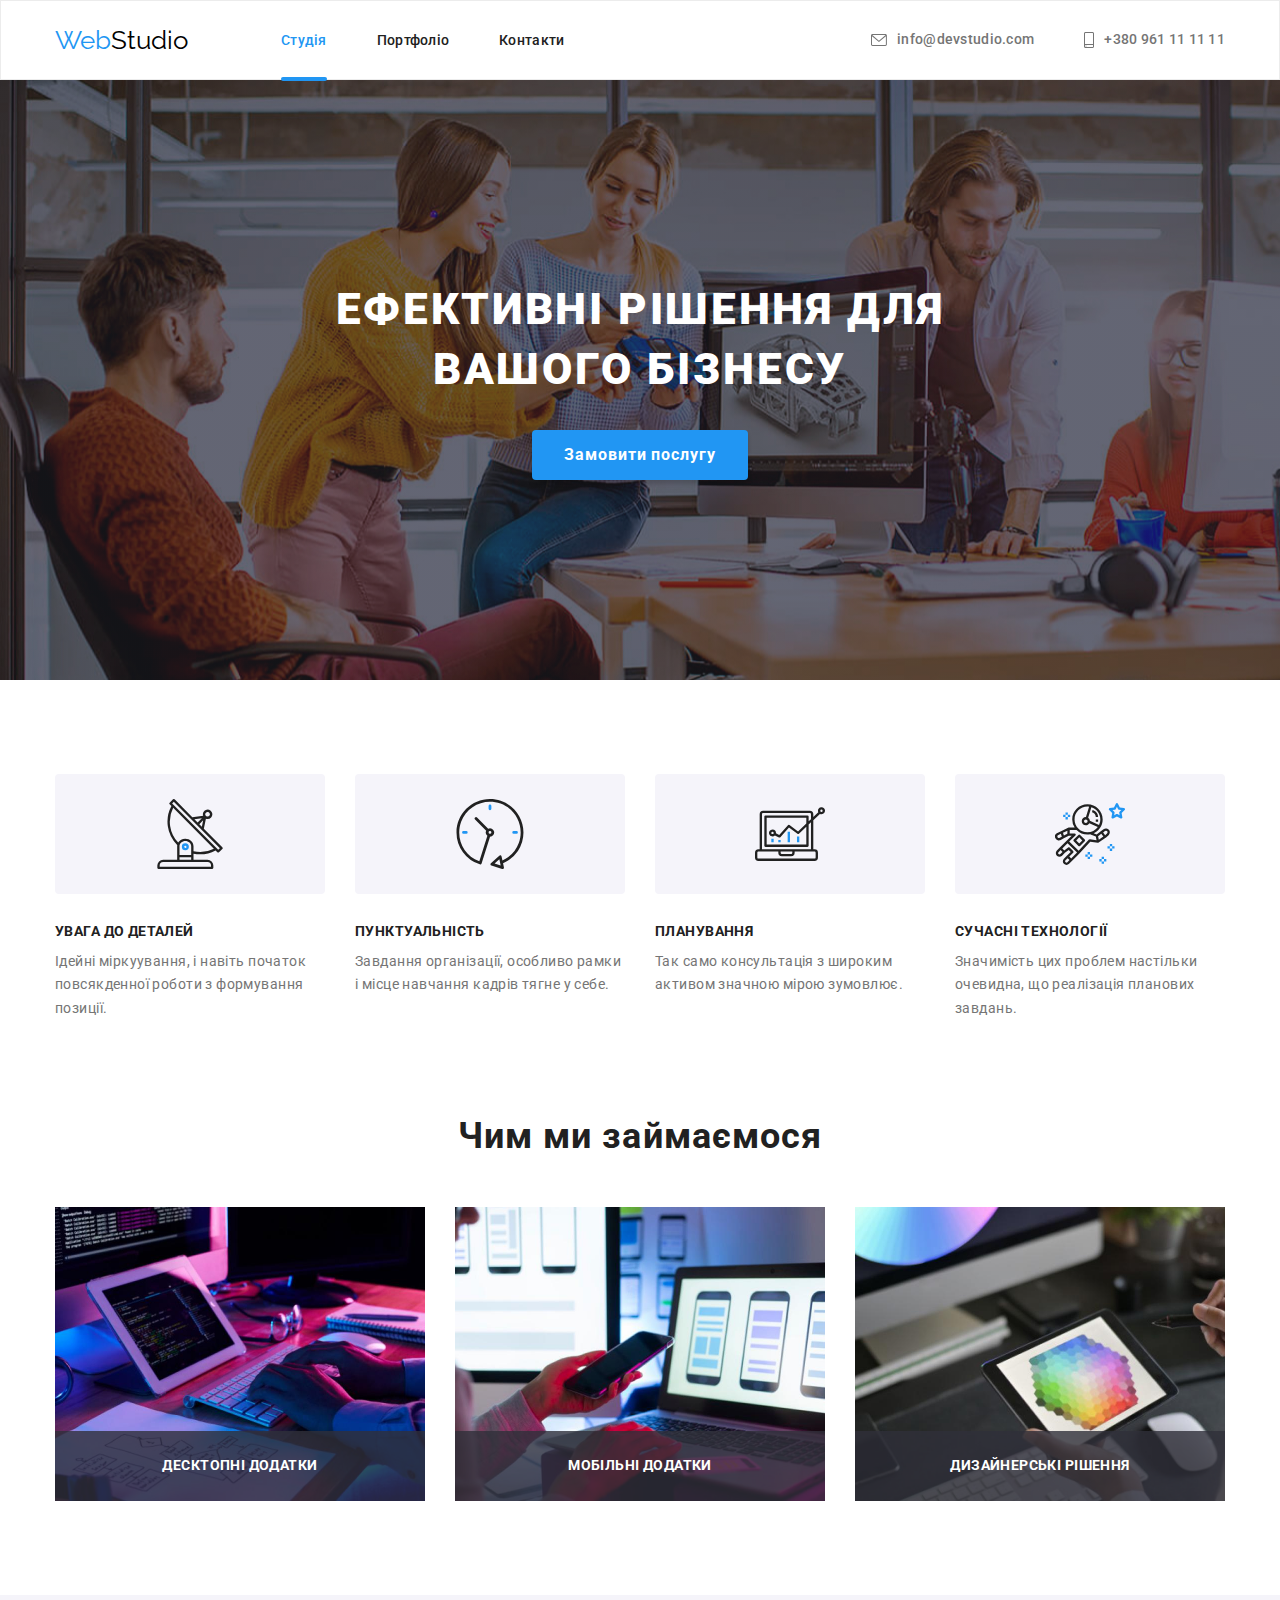
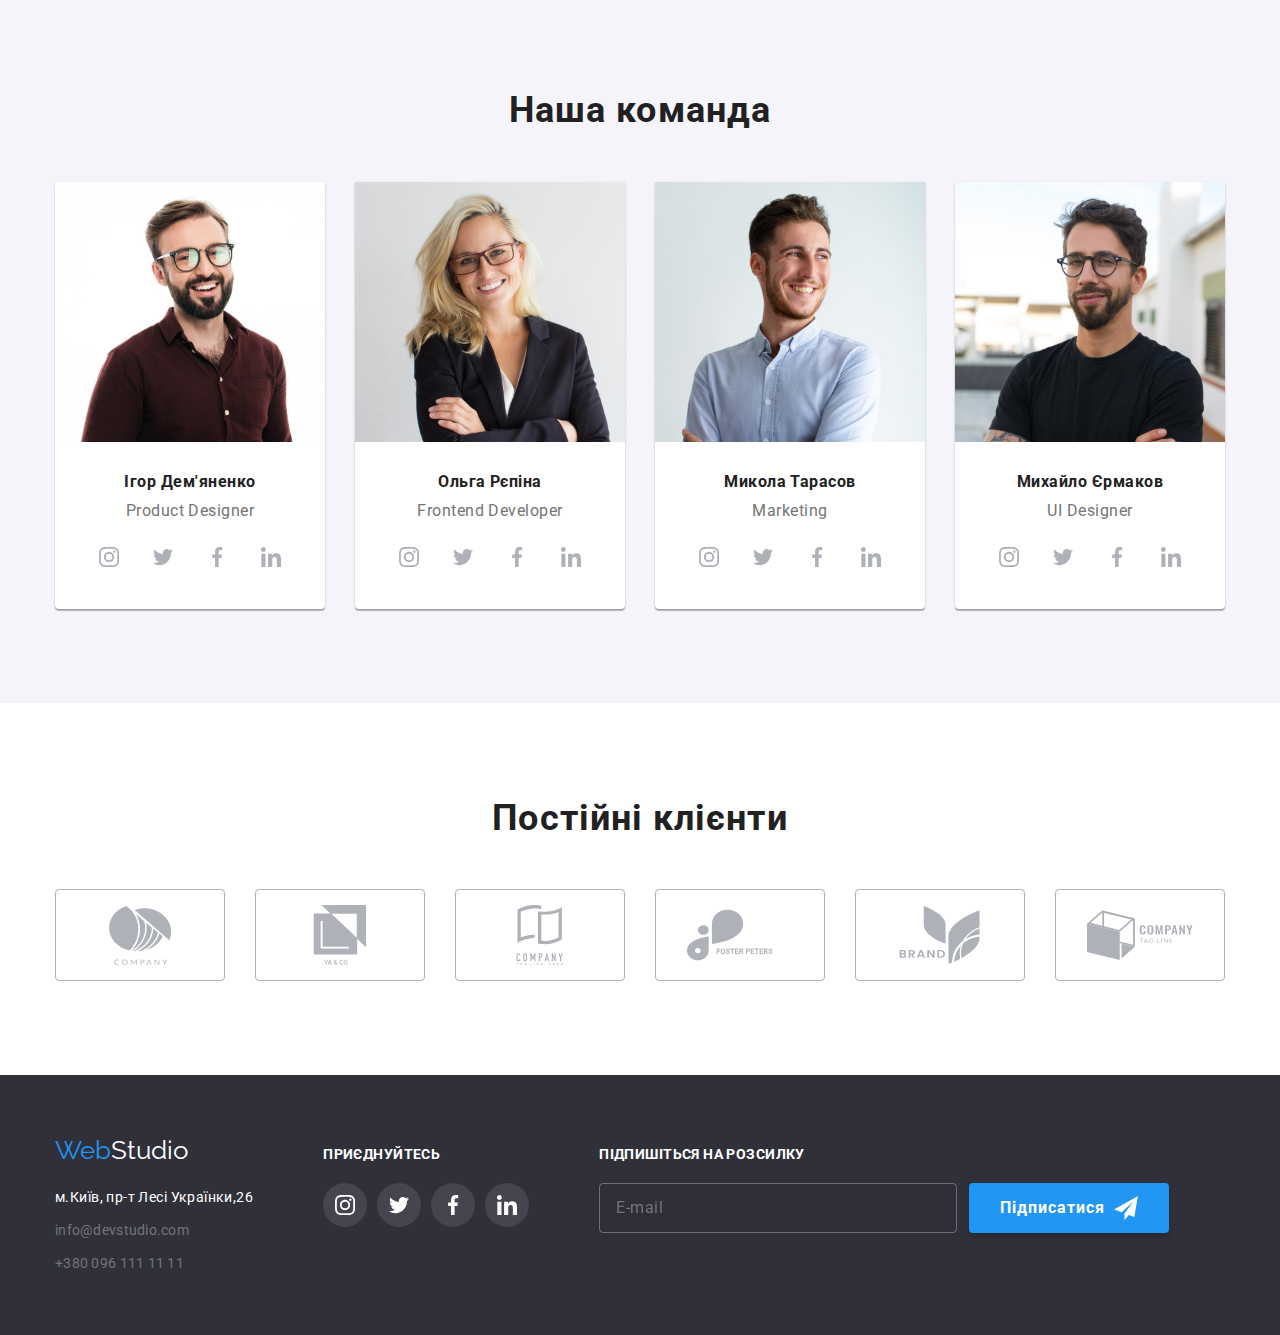
==== commit c1db4d08: "goit-markup-hw-06" ====
--- a/index.html
+++ b/index.html
@@ -358,7 +358,6 @@
             <div class="third-footer-container">
                 <h2 class="text-footer">Підпишіться на розсилку</h2>
                 <form class="form-footer">
-                    <label >
                         <input class="footer-input" type="email" placeholder="E-mail" name="E-mail" required>
                         <button class="subscribe" type="submit"> 
                             <span>Підписатися </span>
@@ -366,7 +365,6 @@
                                 <use href="./images/icons.svg#icon-icon-send"></use>
                             </svg>
                         </button>
-                    </label>
                 </form>
             </div> 
         </div>
@@ -379,43 +377,42 @@
                     <use href="./images/icons.svg#icon-close"></use>
                 </svg>
             </button>
-            <form class="registration-form" name="registration-form">
+            <form name="registration-form">
                 <strong class="caption-modal">Залиште свої дані, ми вам передзвонимо</strong>
-                <label class="form-field">
-                    <p class="form-label">Ім'я</p>
+                <div class="form-field">
+                    <label class="form-label">Ім'я</label>
                     <div class="container-form-icon">
                         <input class="form__input" type="text" name="name" required>
                         <svg class="form-icon" width="12" height="12" >
                             <use href="./images/icons.svg#icon-name"></use>
                         </svg>
                     </div>
-                </label>
-                <label class="form-field">
-                    <p class="form-label">Телефон</p>
+                </div>
+                <div class="form-field">
+                    <label class="form-label">Телефон</label>
                     <div class="container-form-icon">
                         <input class="form__input" type="text" name="telephone" required>
                         <svg class="form-icon" width="13" height="13" >
                             <use href="./images/icons.svg#icon-tel"></use>
                         </svg>
                     </div>
-                </label>
-                <label class="form-field">
-                    <p class="form-label">Пошта</p>
+                </div>
+                <div class="form-field">
+                <label class="form-label">Пошта</label>
                     <div class="container-form-icon">
                         <input class="form__input" type="email" name="E-mail" required>
                         <svg class="form-icon" width="15" height="12" >
                             <use href="./images/icons.svg#icon-mail"></use>
                         </svg>
                     </div>
-                </label>
-                <label for="">
-                <p class="form-label">Коментар</p>
-                <textarea class="form-message" name="message" placeholder="Введіть текст"></textarea>
-                </label>
-
-                <label class="container-form-checkbox" >
+                </div>
+                <div class="form-field">
+                    <label class="form-label">Коментар</label>
+                    <textarea class="form-message" name="message" placeholder="Введіть текст" ></textarea>
+                </div>
+                <label class="container-form-checkbox">
                     <input class="form__checkbox" type="checkbox" required>
-                    <svg class="form-checkbox-icon"  width="16" height="15">
+                    <svg class="form-checkbox-icon" width="16" height="15">
                         <use class="unchecked__form-icon" href="./images/icons.svg#icon-uncheck"></use>
                         <use class="checked__form-icon" href="./images/icons.svg#icon-check"></use>
                     </svg>
--- a/css/styles.css
+++ b/css/styles.css
@@ -425,9 +425,6 @@
     gap: 70px;
     align-items: baseline;
 }
-    float: right;
-    padding: 10px 28px;
-    border: none;
 
 /* Portfolio */
 .button-portfolio{
@@ -562,17 +559,12 @@
         box-shadow: 0px 4px 4px rgba(0, 0, 0, 0.15);
         border-radius: 4px;
         cursor: pointer;
+        font-weight: 700;
         font-size: 16px;
         line-height: 1.87;
         letter-spacing: 0.06em;
         color: var(--white);
     }
-.registration-form{
-    width: 500px;
-    height: 528px;
-    margin: 0 auto;
-    padding-top: 40px;
-}
 .caption-modal{
     font-weight: 700;
     font-size: 20px;
@@ -584,7 +576,9 @@
 }
 .form-icon{
     position: absolute;
-    margin-left: 15px;
+    left: 15px;
+    top: 50%;
+    transform: translateY(-50%);
     fill: currentColor;
     transition: fill var(--anim);
 }
@@ -606,6 +600,7 @@
 
 }
 .form-label{
+    display: block;
     margin-top: 10px;
     margin-bottom: 4px;
     font-weight: 400;
@@ -617,17 +612,17 @@
 .form-field{
     margin-top: 10px;
 }
-.form-field:first-child{
+.form-field:first-of-type{
     margin-top: 12px;
 }
 .container-form-icon{
-display: flex;
-align-items: center;
+position: relative;
 }
 .icon-close{
     width: 11px;
     height: 11px;
-    fill:  #000000;
+    fill:  currentColor;
+    transition: color var(--anim);
 }
 .modal-button{
     display: flex;
@@ -638,10 +633,14 @@
     right: 8px;
     width: 30px;
     height: 30px;
+    color: #000000;
     background: #FFFFFF;
     border: 1px solid rgba(0, 0, 0, 0.1);
     border-radius: 50%;
     cursor: pointer;
+}
+.modal-button:hover{
+    color: var(--blue);
 }
 .modal{
     position: absolute;
@@ -649,7 +648,7 @@
     left: 50%;
     transform: translate( -50%, -50%);
     width: 528px;
-    height: 581px;
+    padding: 40px;
     background: #FFFFFF;
     box-shadow: 0px 1px 3px rgba(0, 0, 0, 0.12), 0px 1px 1px rgba(0, 0, 0, 0.14), 0px 2px 1px rgba(0, 0, 0, 0.2);
     border-radius: 4px;
